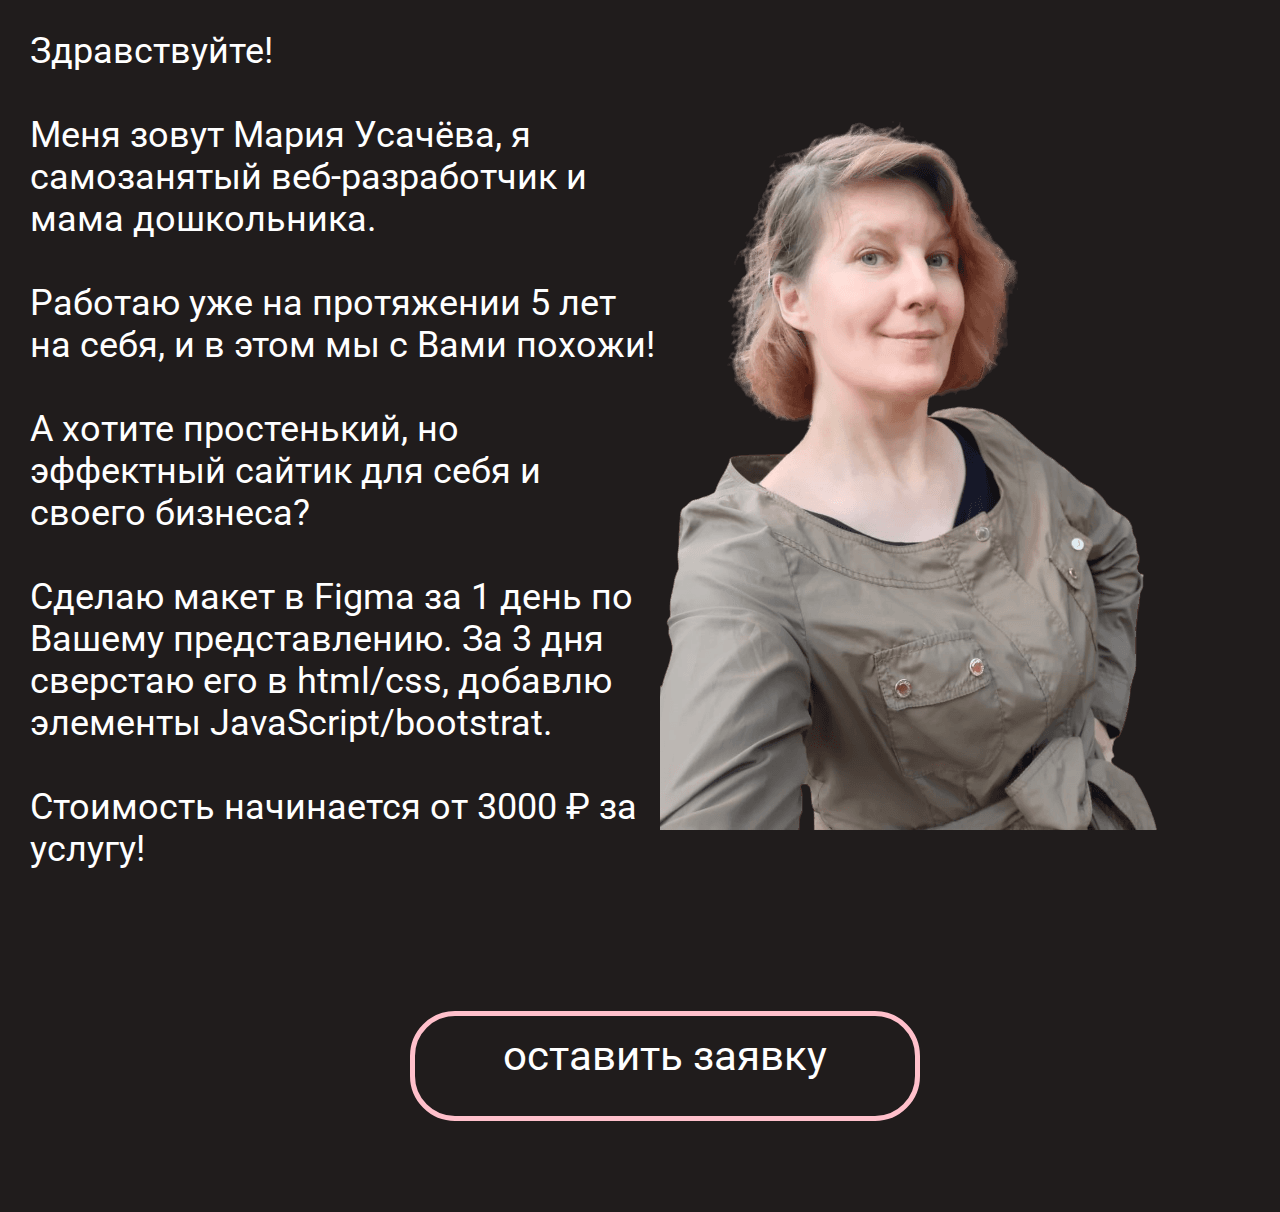
==== aboutMe.html @ cf18376a "a new page fixed, contact form fixed" ====
<!-- about me section -->

<body>
    <meta charset="UTF-8">
    <meta name="viewpoint" content="width=device-width, initial-scale=1.0">

    <body class="body">
        <link rel="stylesheet" href="./style.css" />
        <div class="pic"><img src="img/main.png" alt="Maria"></div>
        <link rel="preconnect" href="https://fonts.googleapis.com">
        <link rel="preconnect" href="https://fonts.gstatic.com" crossorigin>
        <link href="https://fonts.googleapis.com/css2?family=Roboto:wght@100&display=swap" rel="stylesheet">

        <div class="text"> Здравствуйте!<br></br>Меня зовут Мария Усачёва, я самозанятый веб-разработчик и мама дошкольника.<br></br> Работаю уже на протяжении 5
            лет на
            себя, и в этом мы с Вами похожи!<br></br>А хотите простенький, но эффектный сайтик для себя и своего бизнеса?
            <br></br>Сделаю макет в Figma за 1 день по Вашему представлению. За 3 дня сверстаю его в html/css, добавлю элементы
            JavaScript/bootstrat.<br></br>Стоимость начинается от 3000 ₽ за услугу!</div>
        
<footer>
    <div class="footer">
        <div class="button">
            <a href="./application form.html">оставить заявку</a>
        </div>
    </div>
</footer>
</footer>

    </body>
</body>
---- style.css ----
@import url('<link href="https://fonts.googleapis.com/css2?family=Inter:wght@200;300&display=swap" rel="stylesheets">');
@import url(./blocks/body/body.css);
@import url(./blocks/body/header/header__logo.css);
@import url(./blocks/header/header__navigation.css);
@import url(./blocks/main/main.css);
@import url(./blocks/main/button__main.css);
@import url(./blocks/footer/footer.css);
@import url(./blocks/applicationForm/applicationForm.css);
@import url(./blocks/aboutMe/aboutMe.css);
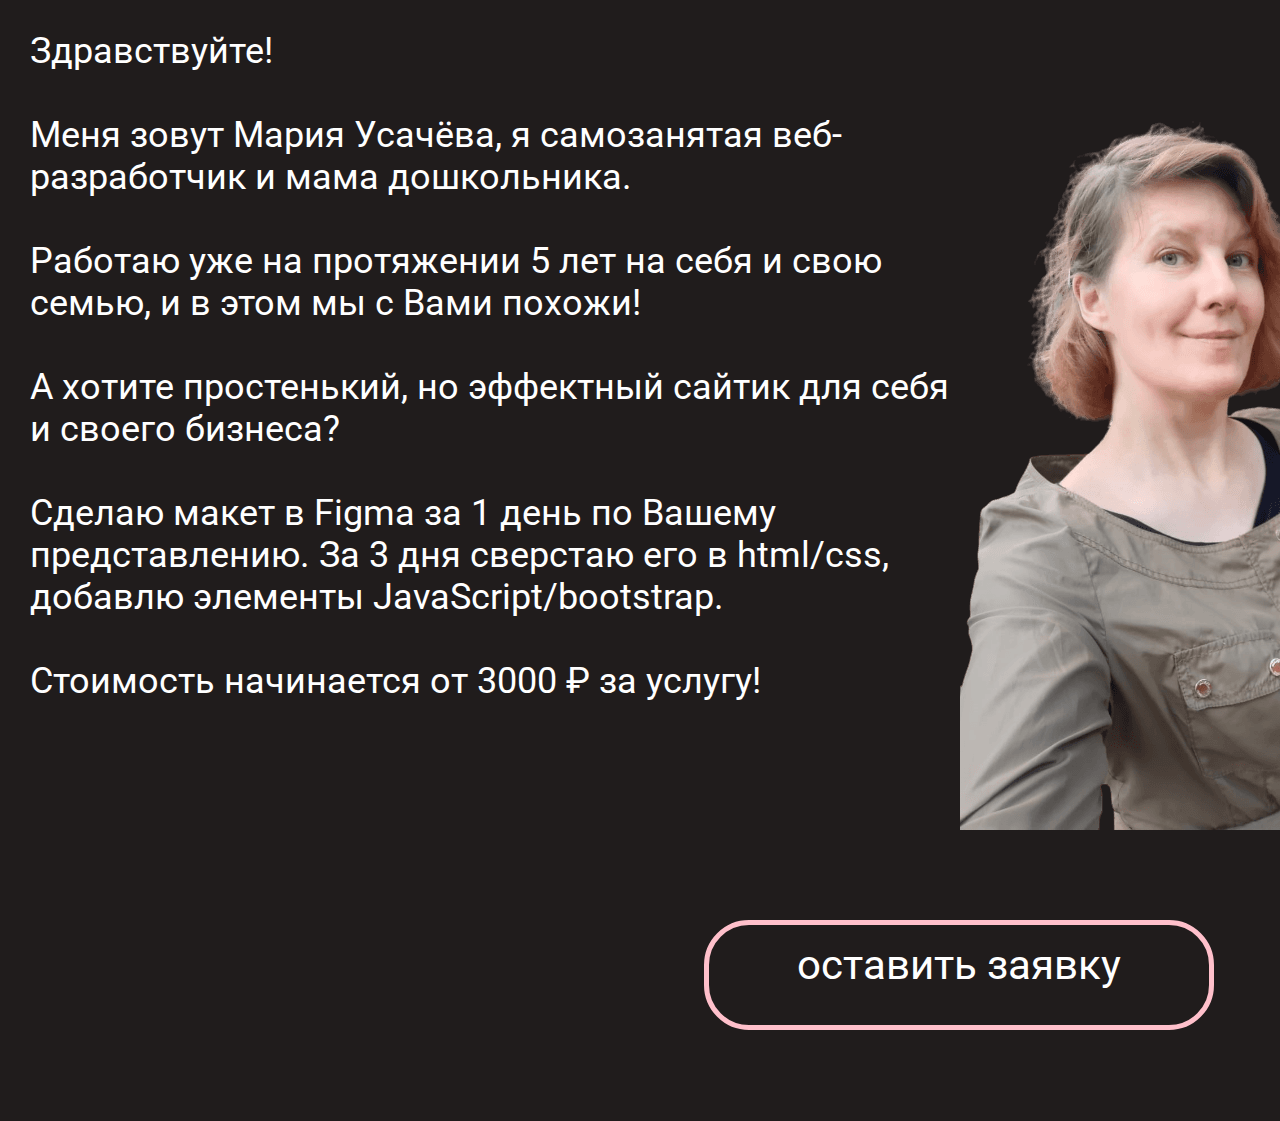
==== commit e29a0937: "media rules fixed" ====
--- a/aboutMe.html
+++ b/aboutMe.html
@@ -11,12 +11,12 @@
         <link rel="preconnect" href="https://fonts.gstatic.com" crossorigin>
         <link href="https://fonts.googleapis.com/css2?family=Roboto:wght@100&display=swap" rel="stylesheet">
 
-        <div class="text"> Здравствуйте!<br></br>Меня зовут Мария Усачёва, я самозанятый веб-разработчик и мама дошкольника.<br></br> Работаю уже на протяжении 5
+        <span><div class="text"> Здравствуйте!<br></br>Меня зовут Мария Усачёва, я самозанятая веб-разработчик и мама дошкольника.<br></br> Работаю уже на протяжении 5
             лет на
-            себя, и в этом мы с Вами похожи!<br></br>А хотите простенький, но эффектный сайтик для себя и своего бизнеса?
+            себя и свою семью, и в этом мы с Вами похожи!<br></br>А хотите простенький, но эффектный сайтик для себя и своего бизнеса?
             <br></br>Сделаю макет в Figma за 1 день по Вашему представлению. За 3 дня сверстаю его в html/css, добавлю элементы
-            JavaScript/bootstrat.<br></br>Стоимость начинается от 3000 ₽ за услугу!</div>
-        
+            JavaScript/bootstrap.<br></br>Стоимость начинается от 3000 ₽ за услугу!</div>
+        </span>
 <footer>
     <div class="footer">
         <div class="button">
--- a/style.css
+++ b/style.css
@@ -6,4 +6,78 @@
 @import url(./blocks/main/button__main.css);
 @import url(./blocks/footer/footer.css);
 @import url(./blocks/applicationForm/applicationForm.css);
-@import url(./blocks/aboutMe/aboutMe.css);+@import url(./blocks/aboutMe/aboutMe.css);
+
+@media screen and (min-width: 1048px) and (max-width: 1338px) {
+  .container{
+    width:100%
+  }
+
+  .pic{
+  width: 300px;
+  height: 400px;
+
+  }
+  .appeal{
+    font-size: 80px;
+    margin-left:20px;
+  }
+
+  .forwhom{
+    font-size:30px;
+  }
+
+  .footer{
+    margin-left: 50%;
+    margin-top: 10%;
+  }
+
+  .row{
+    margin-right:50%;
+    margin-top:-30%;
+   /* margin:auto; */
+  }
+}
+@media screen and (min-width: 320px) and (max-width: 1048px) {
+  .container{
+    width:50%
+  }
+
+  .pic{
+  width: 200px;
+  height: 266px;
+
+  }
+  .appeal{
+    font-size: 58px;
+    padding-left:50px;
+  }
+
+  .forwhom{
+    font-size:28px;
+  }
+
+  .footer{
+    margin-left: 7%;
+    margin-top:10%;
+  }
+}
+
+
+/* Устройства с очень маленьким экраном (смартфоны, меньше 768px) */
+/* Стили CSS (по умолчанию) - для ширины viewport <768px */
+
+/* Устроства с маленьким экраном (планшеты, 768px и выше) */
+/* @media (min-width: 768px) { */
+    /* Стили для устройств с шириной viewport, находящейся в диапазоне 768px - 991px */
+    /* } */
+    
+    /* Устройства со средним экраном (ноутбуки и компьютеры, 992px и выше) */
+    /* @media (min-width: 992px) { */
+      /* Стили для устройств с шириной viewport, находящейся в диапазоне 992px - 1199px */
+    /* }
+     */
+    /* Устройства с большим экраном (компьютеры, 1200px и выше) */
+    /* @media (min-width: 1200px) { */
+      /* Стили для устройств с шириной viewport >1200px */
+    /* } */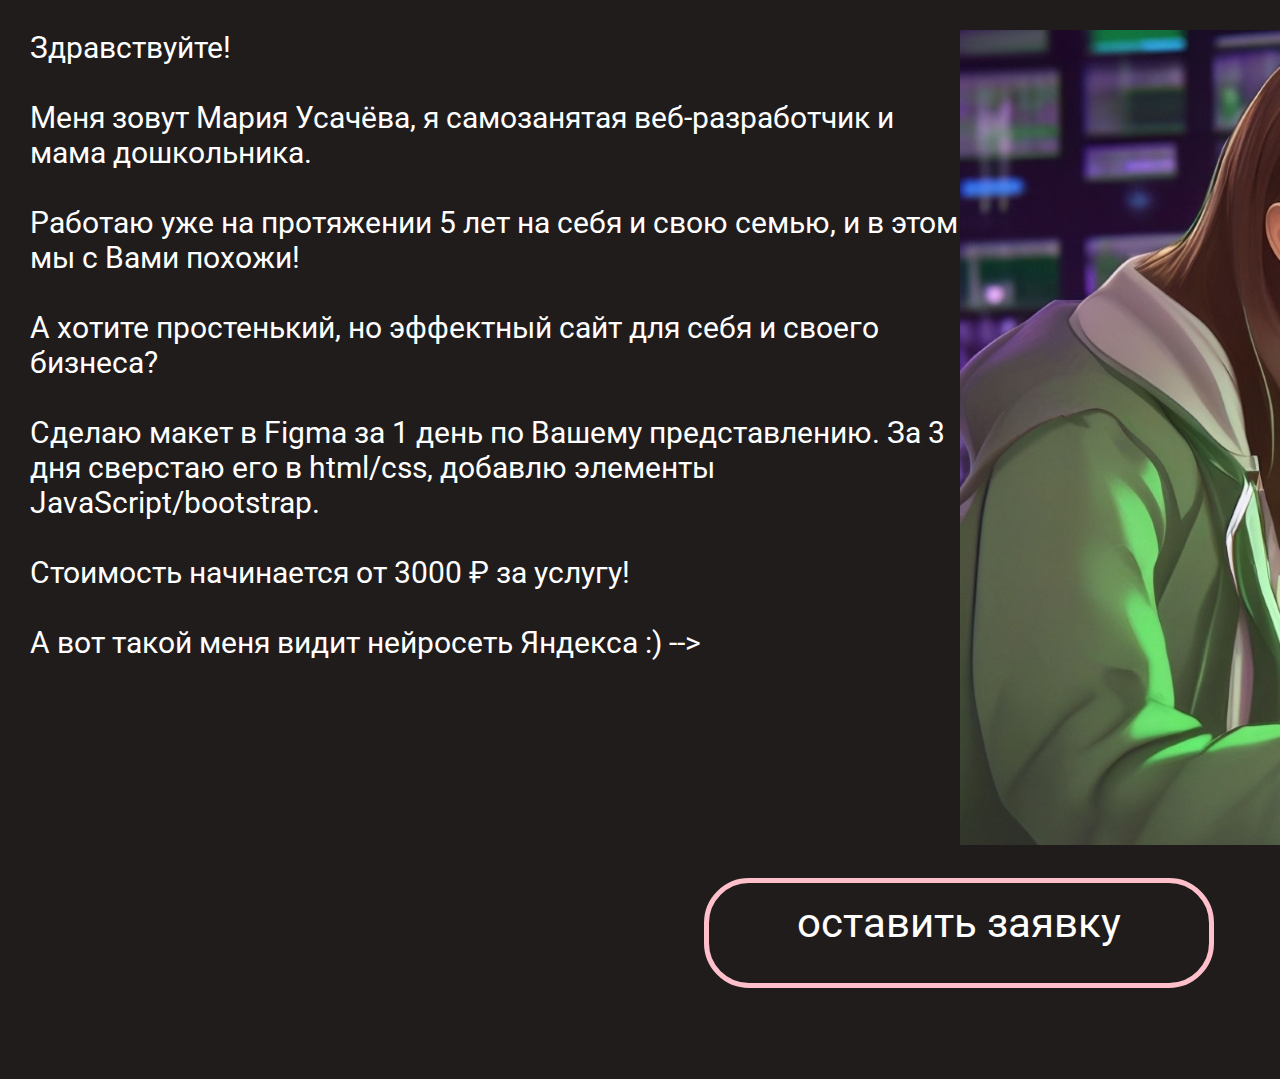
==== commit 88466fe6: "a new pic added" ====
--- a/aboutMe.html
+++ b/aboutMe.html
@@ -6,16 +6,16 @@
 
     <body class="body">
         <link rel="stylesheet" href="./style.css" />
-        <div class="pic"><img src="img/main.png" alt="Maria"></div>
+        <div class="pic"><img src="img/MariaAI.jpg" alt="MariaAI"></div>
         <link rel="preconnect" href="https://fonts.googleapis.com">
         <link rel="preconnect" href="https://fonts.gstatic.com" crossorigin>
         <link href="https://fonts.googleapis.com/css2?family=Roboto:wght@100&display=swap" rel="stylesheet">
 
         <span><div class="text"> Здравствуйте!<br></br>Меня зовут Мария Усачёва, я самозанятая веб-разработчик и мама дошкольника.<br></br> Работаю уже на протяжении 5
             лет на
-            себя и свою семью, и в этом мы с Вами похожи!<br></br>А хотите простенький, но эффектный сайтик для себя и своего бизнеса?
+            себя и свою семью, и в этом мы с Вами похожи!<br></br>А хотите простенький, но эффектный сайт для себя и своего бизнеса?
             <br></br>Сделаю макет в Figma за 1 день по Вашему представлению. За 3 дня сверстаю его в html/css, добавлю элементы
-            JavaScript/bootstrap.<br></br>Стоимость начинается от 3000 ₽ за услугу!</div>
+            JavaScript/bootstrap.<br></br>Стоимость начинается от 3000 ₽ за услугу!<br></br>А вот такой меня видит нейросеть Яндекса :) --></div>
         </span>
 <footer>
     <div class="footer">
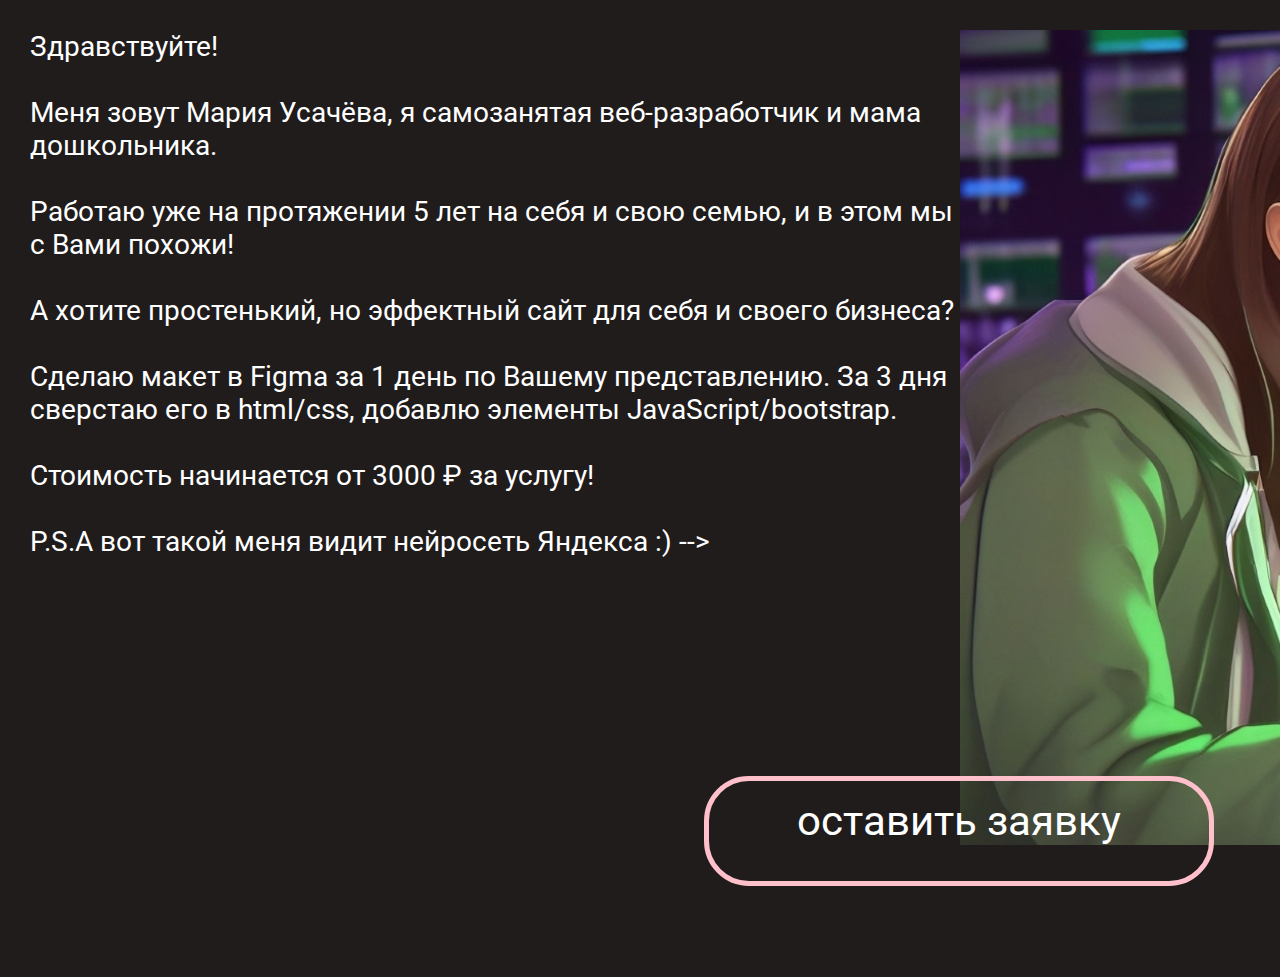
==== commit 4e6fb5d7: "postscriptum added" ====
--- a/aboutMe.html
+++ b/aboutMe.html
@@ -15,7 +15,7 @@
             лет на
             себя и свою семью, и в этом мы с Вами похожи!<br></br>А хотите простенький, но эффектный сайт для себя и своего бизнеса?
             <br></br>Сделаю макет в Figma за 1 день по Вашему представлению. За 3 дня сверстаю его в html/css, добавлю элементы
-            JavaScript/bootstrap.<br></br>Стоимость начинается от 3000 ₽ за услугу!<br></br>А вот такой меня видит нейросеть Яндекса :) --></div>
+            JavaScript/bootstrap.<br></br>Стоимость начинается от 3000 ₽ за услугу!<br></br>P.S.А вот такой меня видит нейросеть Яндекса :) --></div>
         </span>
 <footer>
     <div class="footer">
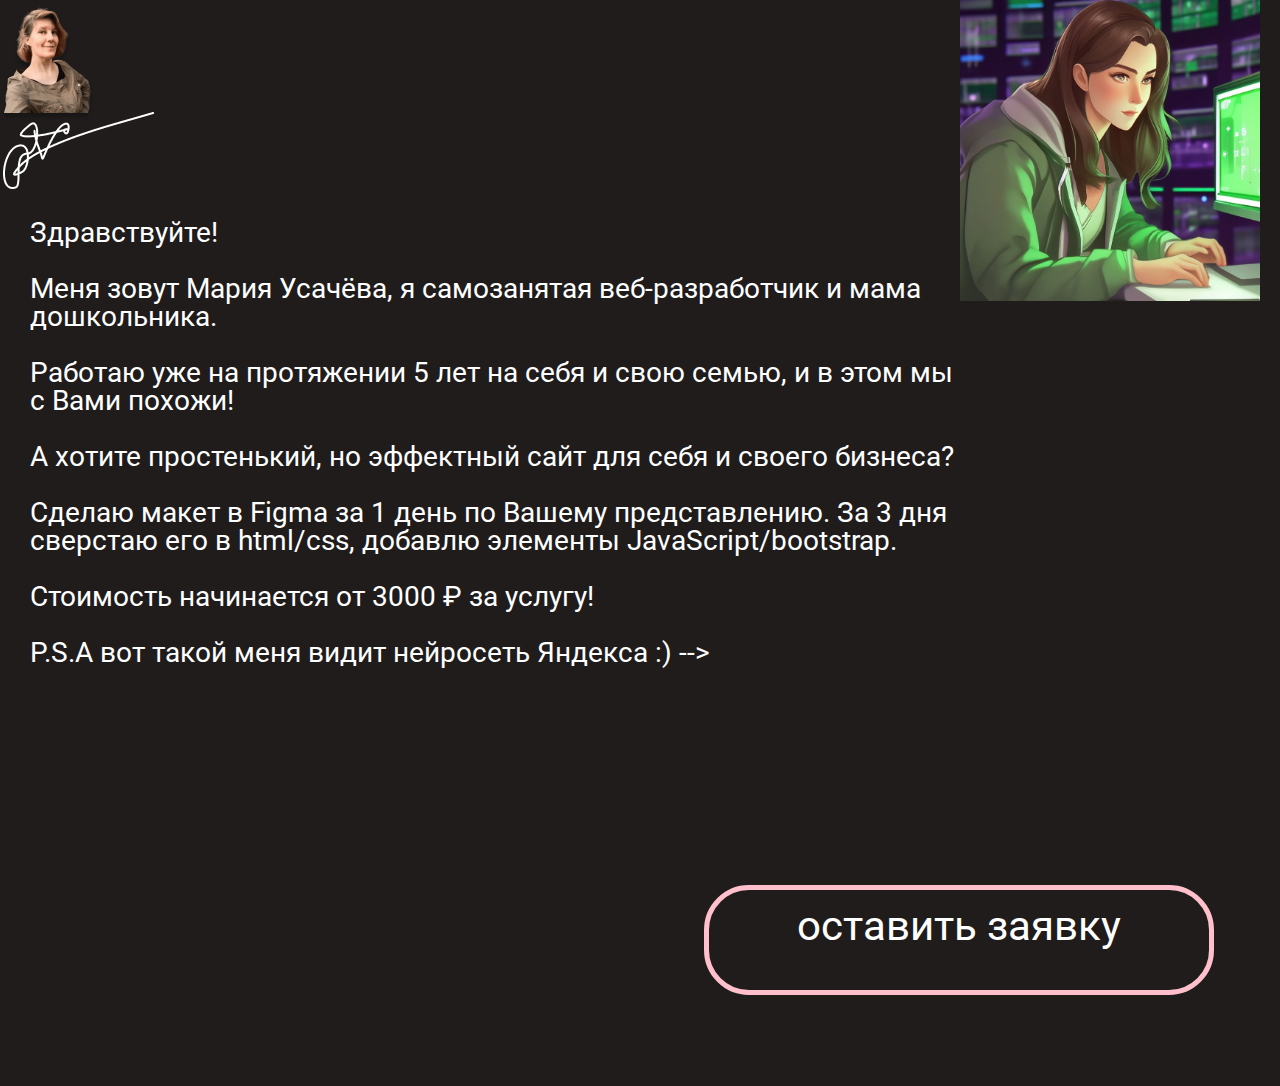
==== commit bf266c66: "burger menu added" ====
--- a/aboutMe.html
+++ b/aboutMe.html
@@ -1,5 +1,9 @@
 <!-- about me section -->
-
+<head>
+    <link rel="stylesheet" href="./style.css" />
+    <link rel="stylesheet" href="./blocks/burger menu/reset.css" />
+    <img src="img/logo.png" alt="Logo" />
+</head>
 <body>
     <meta charset="UTF-8">
     <meta name="viewpoint" content="width=device-width, initial-scale=1.0">
--- a/style.css
+++ b/style.css
@@ -7,6 +7,7 @@
 @import url(./blocks/footer/footer.css);
 @import url(./blocks/applicationForm/applicationForm.css);
 @import url(./blocks/aboutMe/aboutMe.css);
+@import url(./blocks/projects/projects.css);
 
 @media screen and (min-width: 1048px) and (max-width: 1338px) {
   .container{
--- a/style.css
+++ b/style.css
@@ -7,6 +7,7 @@
 @import url(./blocks/footer/footer.css);
 @import url(./blocks/applicationForm/applicationForm.css);
 @import url(./blocks/aboutMe/aboutMe.css);
+@import url(./blocks/projects/projects.css);
 
 @media screen and (min-width: 1048px) and (max-width: 1338px) {
   .container{
